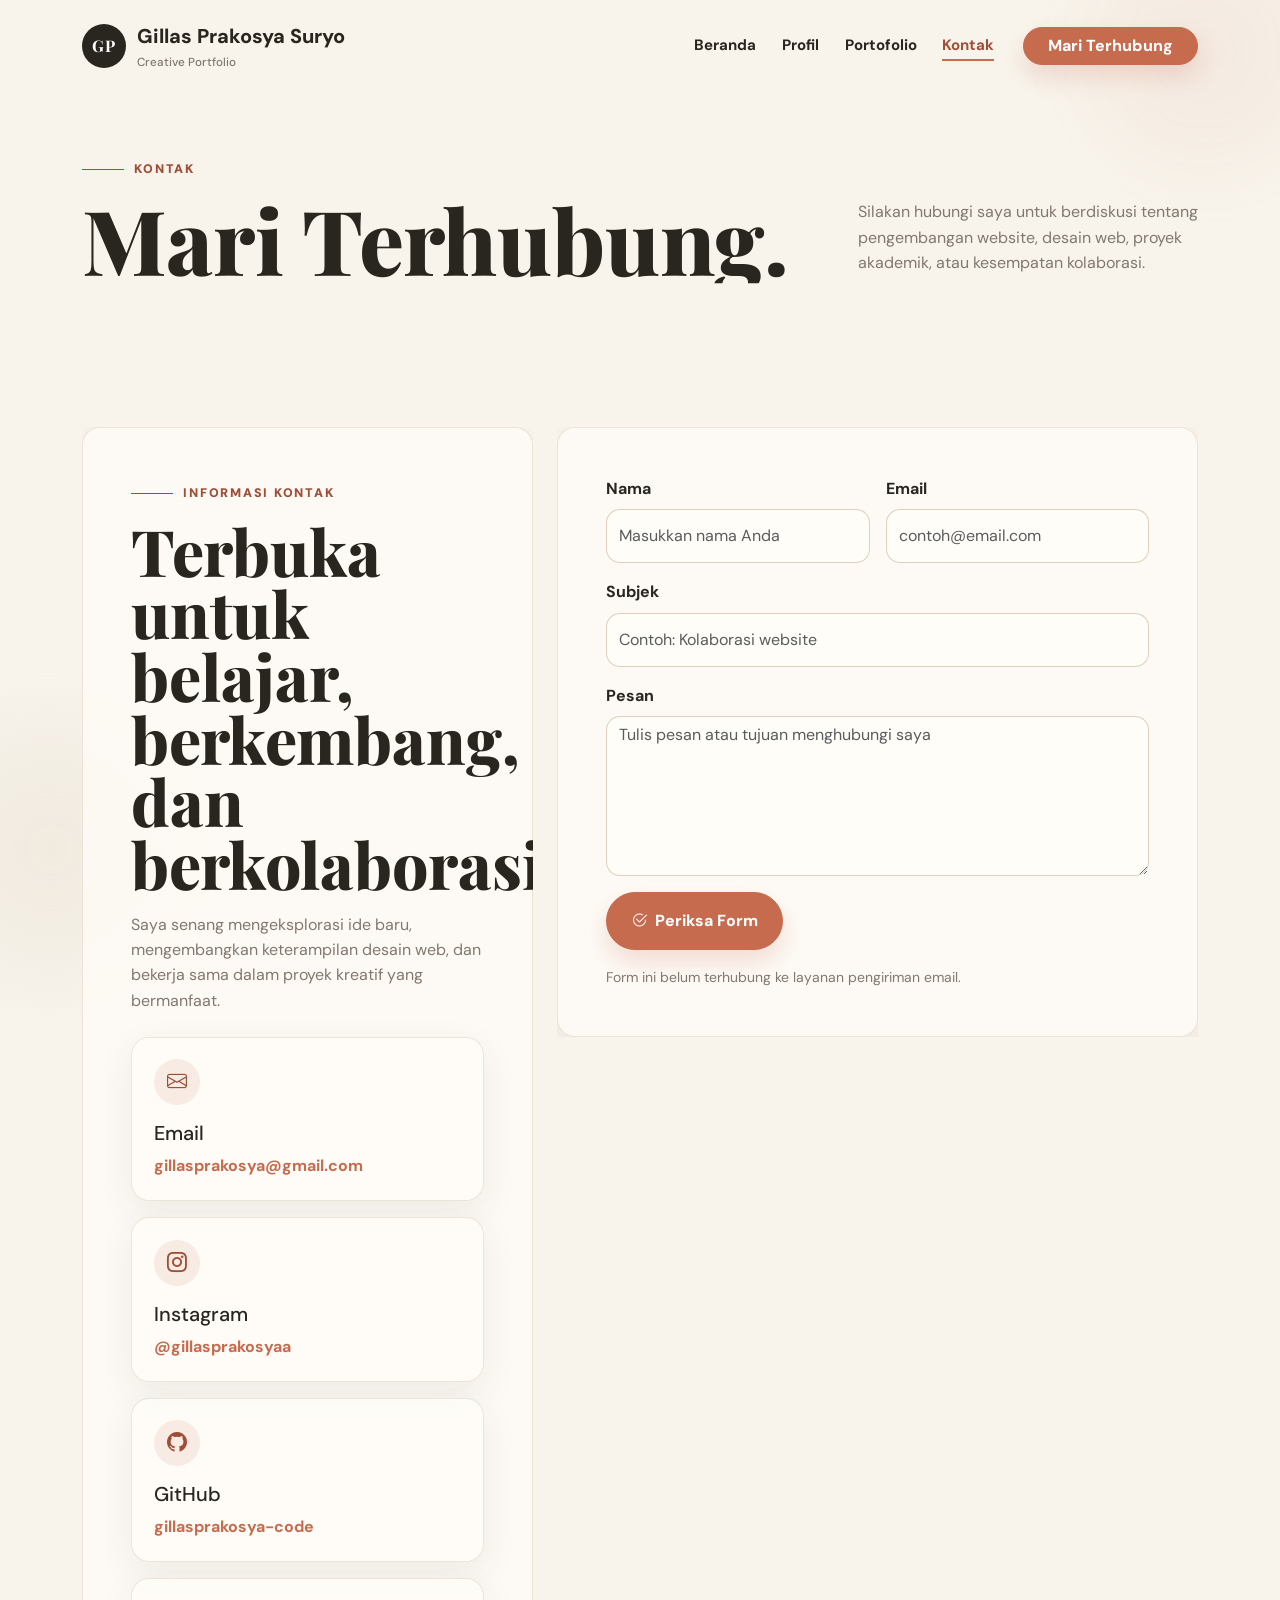
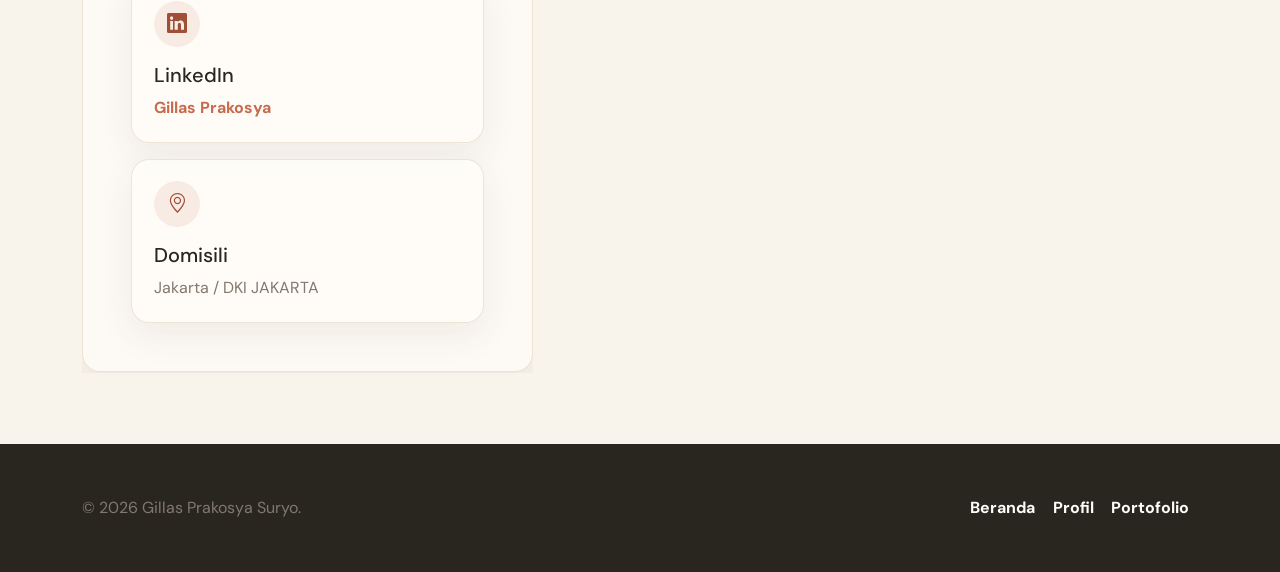
==== contact.html @ 534a42ef "Initial portfolio website" ====
<!doctype html>
<html lang="id">
<head>
    <meta charset="utf-8">
    <meta name="viewport" content="width=device-width, initial-scale=1">
    <meta name="description" content="Halaman kontak portfolio mahasiswa.">
    <title>Kontak | Editorial CV Portfolio</title>
    <link rel="preconnect" href="https://fonts.googleapis.com">
    <link rel="preconnect" href="https://fonts.gstatic.com" crossorigin>
    <link href="https://fonts.googleapis.com/css2?family=DM+Sans:wght@400;500;700;800;900&family=Playfair+Display:wght@600;700;800;900&display=swap" rel="stylesheet">
    <link href="https://cdn.jsdelivr.net/npm/bootstrap@5.3.8/dist/css/bootstrap.min.css" rel="stylesheet">
    <link rel="stylesheet" href="https://cdn.jsdelivr.net/npm/bootstrap-icons@1.13.1/font/bootstrap-icons.min.css">
    <link rel="stylesheet" href="css/style.css">
</head>
<body>
    <div class="site-shell">
        <nav class="navbar navbar-expand-lg fixed-top" aria-label="Navigasi utama">
            <div class="container">
                <a class="navbar-brand d-flex align-items-center" href="index.html"><span class="brand-mark">GP</span><span>Gillas Prakosya Suryo<span class="brand-subtitle">Creative Portfolio</span></span></a>
                <button class="navbar-toggler" type="button" data-bs-toggle="collapse" data-bs-target="#mainNav" aria-controls="mainNav" aria-expanded="false" aria-label="Buka navigasi"><span class="navbar-toggler-icon"></span></button>
                <div class="collapse navbar-collapse" id="mainNav">
                    <ul class="navbar-nav ms-auto align-items-lg-center">
                        <li class="nav-item"><a class="nav-link" href="index.html">Beranda</a></li>
                        <li class="nav-item"><a class="nav-link" href="profile.html">Profil</a></li>
                        <li class="nav-item"><a class="nav-link" href="portfolio.html">Portofolio</a></li>
                        <li class="nav-item"><a class="nav-link active" aria-current="page" href="contact.html">Kontak</a></li>
                        <li class="nav-item ms-lg-3 mt-3 mt-lg-0"><a class="btn btn-primary-custom px-4" href="#contactForm">Mari Terhubung</a></li>
                    </ul>
                </div>
            </div>
        </nav>

        <main>
            <header class="page-hero">
                <div class="container">
                    <div class="row g-5 align-items-end">
                        <div class="col-lg-8">
                            <p class="eyebrow reveal">Kontak</p>
                            <h1 class="page-title reveal delay-1">Mari Terhubung.</h1>
                        </div>
                        <div class="col-lg-4">
                            <p class="muted-copy reveal delay-2">Silakan hubungi saya untuk berdiskusi tentang pengembangan website, desain web, proyek akademik, atau kesempatan kolaborasi.</p>
                        </div>
                    </div>
                </div>
            </header>

            <section class="section-pad-sm">
                <div class="container">
                    <div class="row g-4">
                        <div class="col-lg-5">
                            <div class="info-panel p-4 p-lg-5 h-100 reveal slide-left">
                                <p class="eyebrow">Informasi Kontak</p>
                                <h2 class="section-title mb-3">Terbuka untuk belajar, berkembang, dan berkolaborasi.</h2>
                                <p class="muted-copy mb-4">Saya senang mengeksplorasi ide baru, mengembangkan keterampilan desain web, dan bekerja sama dalam proyek kreatif yang bermanfaat.</p>
                                <div class="vstack gap-3">
                                    <div class="contact-card card-soft"><span class="icon-chip mb-3"><i class="bi bi-envelope"></i></span><h3 class="h5">Email</h3><p class="muted-copy mb-0"><a class="text-accent fw-bold" href="mailto:gillasprakosya@gmail.com">gillasprakosya@gmail.com</a></p></div>
                                    <div class="contact-card card-soft"><span class="icon-chip mb-3"><i class="bi bi-instagram"></i></span><h3 class="h5">Instagram</h3><p class="muted-copy mb-0"><a class="text-accent fw-bold" href="https://www.instagram.com/gillasprakosyaa" target="_blank" rel="noopener noreferrer">@gillasprakosyaa</a></p></div>
                                    <div class="contact-card card-soft"><span class="icon-chip mb-3"><i class="bi bi-github"></i></span><h3 class="h5">GitHub</h3><p class="muted-copy mb-0"><a class="text-accent fw-bold" href="https://github.com/gillasprakosya-code" target="_blank" rel="noopener noreferrer">gillasprakosya-code</a></p></div>
                                    <div class="contact-card card-soft"><span class="icon-chip mb-3"><i class="bi bi-linkedin"></i></span><h3 class="h5">LinkedIn</h3><p class="muted-copy mb-0"><a class="text-accent fw-bold" href="https://www.linkedin.com/in/gillas-prakosya-184796443/?isSelfProfile=true" target="_blank" rel="noopener noreferrer">Gillas Prakosya</a></p></div>
                                    <div class="contact-card card-soft"><span class="icon-chip mb-3"><i class="bi bi-geo-alt"></i></span><h3 class="h5">Domisili</h3><p class="muted-copy mb-0">Jakarta / DKI JAKARTA</p></div>
                                </div>
                            </div>
                        </div>
                        <div class="col-lg-7">
                            <div class="info-panel p-4 p-lg-5 reveal slide-right">
                                <form id="contactForm" data-contact-form novalidate>
                                    <div class="row g-3">
                                        <div class="col-md-6">
                                            <label class="form-label fw-bold" for="name">Nama</label>
                                            <input class="form-control" type="text" id="name" name="name" required placeholder="Masukkan nama Anda">
                                            <div class="invalid-feedback">Nama wajib diisi.</div>
                                        </div>
                                        <div class="col-md-6">
                                            <label class="form-label fw-bold" for="email">Email</label>
                                            <input class="form-control" type="email" id="email" name="email" required placeholder="contoh@email.com">
                                            <div class="invalid-feedback">Gunakan format email yang benar.</div>
                                        </div>
                                        <div class="col-12">
                                            <label class="form-label fw-bold" for="subject">Subjek</label>
                                            <input class="form-control" type="text" id="subject" name="subject" required placeholder="Contoh: Kolaborasi website">
                                            <div class="invalid-feedback">Subjek wajib diisi.</div>
                                        </div>
                                        <div class="col-12">
                                            <label class="form-label fw-bold" for="message">Pesan</label>
                                            <textarea class="form-control" id="message" name="message" required placeholder="Tulis pesan atau tujuan menghubungi saya"></textarea>
                                            <div class="invalid-feedback">Pesan wajib diisi.</div>
                                        </div>
                                        <div class="col-12">
                                            <button class="btn btn-primary-custom px-4 py-3" type="submit"><i class="bi bi-check2-circle me-2"></i>Periksa Form</button>
                                            <p class="small muted-copy mt-3 mb-0">Form ini belum terhubung ke layanan pengiriman email.</p>
                                            <div data-form-status role="status" aria-live="polite"></div>
                                        </div>
                                    </div>
                                </form>
                            </div>
                        </div>
                    </div>
                </div>
            </section>
        </main>

        <footer class="site-footer">
            <div class="container d-lg-flex justify-content-between align-items-center">
                <p class="mb-3 mb-lg-0">© <span data-current-year></span> Gillas Prakosya Suryo.</p>
                <div><a class="footer-link" href="index.html">Beranda</a><a class="footer-link" href="profile.html">Profil</a><a class="footer-link" href="portfolio.html">Portofolio</a></div>
            </div>
        </footer>
    </div>
    <script src="https://cdn.jsdelivr.net/npm/bootstrap@5.3.8/dist/js/bootstrap.bundle.min.js"></script>
    <script src="js/script.js"></script>
</body>
</html>
---- css/style.css ----
:root {
    --color-cream: #F8F4EC;
    --color-ivory: #FFFDF8;
    --color-beige: #E8DDCC;
    --color-sand: #D4C1AA;
    --color-terracotta: #C66B4E;
    --color-terracotta-dark: #9F4F38;
    --color-brown: #6B4F3A;
    --color-charcoal: #292620;
    --color-muted: #81786E;
    --color-white: #FFFFFF;
    --font-heading: "Playfair Display", Georgia, serif;
    --font-body: "DM Sans", Arial, sans-serif;
    --radius-card: 18px;
    --radius-large: 28px;
    --shadow-soft: 0 12px 35px rgba(65, 48, 33, 0.08);
    --shadow-hover: 0 20px 45px rgba(65, 48, 33, 0.14);
}

* {
    box-sizing: border-box;
}

html {
    scroll-behavior: smooth;
}

body {
    margin: 0;
    overflow-x: hidden;
    color: var(--color-charcoal);
    background: var(--color-cream);
    font-family: var(--font-body);
    line-height: 1.58;
}

img {
    max-width: 100%;
}

a {
    color: inherit;
    text-decoration: none;
}

::selection {
    color: var(--color-white);
    background: var(--color-terracotta);
}

:focus-visible {
    outline: 3px solid rgba(198, 107, 78, 0.45);
    outline-offset: 4px;
}

.site-shell {
    position: relative;
    min-height: 100vh;
}

.site-shell::before,
.site-shell::after {
    position: fixed;
    z-index: -1;
    width: 32vw;
    height: 32vw;
    min-width: 260px;
    min-height: 260px;
    content: "";
    border-radius: 50%;
    filter: blur(4px);
    opacity: 0.35;
    pointer-events: none;
}

.site-shell::before {
    top: -12vw;
    right: -10vw;
    background: radial-gradient(circle, rgba(198, 107, 78, 0.22), transparent 62%);
}

.site-shell::after {
    bottom: -12vw;
    left: -12vw;
    background: radial-gradient(circle, rgba(212, 193, 170, 0.55), transparent 64%);
}

.navbar {
    padding-block: 1rem;
    transition: background 260ms ease, box-shadow 260ms ease, padding 260ms ease;
}

.navbar.is-scrolled {
    padding-block: 0.72rem;
    background: rgba(255, 253, 248, 0.86);
    box-shadow: var(--shadow-soft);
    backdrop-filter: blur(18px);
}

.brand-mark {
    display: inline-grid;
    width: 44px;
    height: 44px;
    margin-right: 0.7rem;
    color: var(--color-white);
    background: var(--color-charcoal);
    border-radius: 50%;
    font-family: var(--font-heading);
    font-size: 1rem;
    font-weight: 700;
    letter-spacing: 0.04em;
    place-items: center;
}

.navbar-brand {
    color: var(--color-charcoal);
    font-weight: 800;
}

.brand-subtitle {
    display: block;
    color: var(--color-muted);
    font-size: 0.73rem;
    font-weight: 500;
}

.nav-link {
    position: relative;
    margin-inline: 0.3rem;
    color: var(--color-charcoal);
    font-size: 0.94rem;
    font-weight: 700;
}

.nav-link::after {
    position: absolute;
    right: 0.5rem;
    bottom: 0.28rem;
    left: 0.5rem;
    height: 2px;
    content: "";
    background: var(--color-terracotta);
    transform: scaleX(0);
    transform-origin: left;
    transition: transform 260ms ease;
}

.nav-link:hover::after,
.nav-link.active::after {
    transform: scaleX(1);
}

.nav-link.active {
    color: var(--color-terracotta-dark) !important;
}

.btn {
    border-radius: 999px;
    font-weight: 800;
    transition: transform 240ms ease, box-shadow 240ms ease, background 240ms ease, color 240ms ease;
}

.btn:hover {
    transform: translateY(-2px);
}

.btn-primary-custom {
    color: var(--color-white);
    background: var(--color-terracotta);
    border: 1px solid var(--color-terracotta);
    box-shadow: 0 12px 24px rgba(198, 107, 78, 0.2);
}

.btn-primary-custom:hover,
.btn-primary-custom:focus {
    color: var(--color-white);
    background: var(--color-terracotta-dark);
    border-color: var(--color-terracotta-dark);
}

.btn-outline-custom {
    color: var(--color-charcoal);
    background: transparent;
    border: 1px solid rgba(41, 38, 32, 0.24);
}

.btn-outline-custom:hover,
.btn-outline-custom:focus {
    color: var(--color-white);
    background: var(--color-charcoal);
    border-color: var(--color-charcoal);
}

.section-pad {
    padding: 7rem 0;
}

.section-pad-sm {
    padding: 4.5rem 0;
}

.eyebrow {
    display: inline-flex;
    align-items: center;
    gap: 0.65rem;
    color: var(--color-terracotta-dark);
    font-size: 0.78rem;
    font-weight: 900;
    letter-spacing: 0.14em;
    text-transform: uppercase;
}

.eyebrow::before {
    width: 42px;
    height: 1px;
    content: "";
    background: currentColor;
}

.display-heading,
.section-title,
.page-title {
    font-family: var(--font-heading);
    font-weight: 800;
    line-height: 0.98;
}

.display-heading {
    max-width: 720px;
    font-size: clamp(2.6rem, 5.4vw, 5.2rem);
    line-height: 1.04;
}

.page-title {
    font-size: clamp(3.1rem, 7vw, 7rem);
}

.section-title {
    font-size: clamp(2.4rem, 5vw, 4.9rem);
}

.text-accent {
    color: var(--color-terracotta);
}

.muted-copy {
    color: var(--color-muted);
}

.hero {
    min-height: auto;
    padding: 7.5rem 0 3rem;
    display: flex;
    align-items: center;
}

.hero-copy {
    max-width: 720px;
}

.hero-copy > * + * {
    margin-top: 1rem;
}

.hero-description {
    max-width: 620px;
    color: var(--color-muted);
    font-size: 1.08rem;
    line-height: 1.7;
}

.hero-actions {
    display: flex;
    flex-wrap: wrap;
    gap: 0.9rem;
}

.scroll-cue {
    display: inline-flex;
    align-items: center;
    gap: 0.65rem;
    margin-top: 1.6rem;
    color: var(--color-muted);
    font-size: 0.92rem;
    font-weight: 700;
}

.scroll-cue .dot {
    display: inline-grid;
    width: 34px;
    height: 54px;
    border: 1px solid var(--color-sand);
    border-radius: 999px;
    place-items: start center;
    padding-top: 8px;
}

.scroll-cue .dot::before {
    width: 6px;
    height: 6px;
    content: "";
    background: var(--color-terracotta);
    border-radius: 50%;
    animation: scrollDot 1.7s ease-in-out infinite;
}

.portrait-wrap {
    position: relative;
    max-width: 480px;
    margin-inline: auto;
}

.portrait-frame {
    position: relative;
    overflow: hidden;
    aspect-ratio: 4 / 5;
    background: linear-gradient(140deg, var(--color-beige), var(--color-ivory));
    border: 10px solid var(--color-ivory);
    border-radius: 48% 48% 30px 30px;
    box-shadow: var(--shadow-hover);
}

.portrait-frame img {
    width: 100%;
    height: 100%;
    object-fit: cover;
}

.portrait-wrap::before,
.portrait-wrap::after {
    position: absolute;
    z-index: -1;
    content: "";
    border: 1px solid rgba(198, 107, 78, 0.35);
}

.portrait-wrap::before {
    inset: 34px -26px -22px 58px;
    border-radius: 48% 48% 30px 30px;
    animation: floatShape 7s ease-in-out infinite;
}

.portrait-wrap::after {
    top: 18%;
    right: -34px;
    width: 94px;
    height: 94px;
    border-radius: 50%;
    background: rgba(198, 107, 78, 0.12);
    animation: floatShape 8s ease-in-out infinite reverse;
}

.floating-label {
    position: absolute;
    padding: 0.78rem 1rem;
    color: var(--color-charcoal);
    background: rgba(255, 253, 248, 0.88);
    border: 1px solid rgba(212, 193, 170, 0.6);
    border-radius: 999px;
    box-shadow: var(--shadow-soft);
    backdrop-filter: blur(14px);
    font-size: 0.82rem;
    font-weight: 800;
}

.floating-label.one {
    top: 13%;
    left: -30px;
}

.floating-label.two {
    right: -12px;
    bottom: 14%;
}

.editorial-number {
    position: absolute;
    bottom: -34px;
    left: -16px;
    color: transparent;
    -webkit-text-stroke: 1px rgba(41, 38, 32, 0.35);
    font-family: var(--font-heading);
    font-size: clamp(5rem, 10vw, 8rem);
    font-weight: 900;
    line-height: 1;
}

.card-soft,
.project-card,
.info-panel {
    background: rgba(255, 253, 248, 0.74);
    border: 1px solid rgba(212, 193, 170, 0.42);
    border-radius: var(--radius-card);
    box-shadow: var(--shadow-soft);
    transition: transform 280ms ease, box-shadow 280ms ease, border-color 280ms ease;
}

.card-soft:hover,
.project-card:hover,
.info-panel:hover {
    border-color: rgba(198, 107, 78, 0.42);
    box-shadow: var(--shadow-hover);
    transform: translateY(-6px);
}

.icon-chip {
    display: inline-grid;
    width: 46px;
    height: 46px;
    color: var(--color-terracotta-dark);
    background: rgba(198, 107, 78, 0.12);
    border-radius: 50%;
    font-size: 1.25rem;
    place-items: center;
}

.skill-chip {
    display: flex;
    align-items: center;
    gap: 0.75rem;
    height: 100%;
    padding: 1rem 1.1rem;
}

.skill-chip i {
    color: var(--color-terracotta);
    font-size: 1.25rem;
    transition: transform 240ms ease;
}

.skill-chip:hover i {
    transform: rotate(-7deg) scale(1.12);
}

.timeline {
    position: relative;
    padding-left: 1.5rem;
}

.timeline::before {
    position: absolute;
    top: 0.4rem;
    bottom: 0.4rem;
    left: 0.36rem;
    width: 2px;
    content: "";
    background: linear-gradient(var(--color-terracotta), var(--color-sand));
    transform: scaleY(0);
    transform-origin: top;
    transition: transform 900ms ease;
}

.timeline.in-view::before {
    transform: scaleY(1);
}

.timeline-item {
    position: relative;
    margin-bottom: 1.45rem;
    padding: 0 0 0.3rem 1.25rem;
}

.timeline-item::before {
    position: absolute;
    top: 0.4rem;
    left: -1.43rem;
    width: 14px;
    height: 14px;
    content: "";
    background: var(--color-ivory);
    border: 3px solid var(--color-terracotta);
    border-radius: 50%;
    transform: scale(0);
    transition: transform 420ms ease;
}

.timeline.in-view .timeline-item::before {
    transform: scale(1);
}

.project-card {
    position: relative;
    overflow: hidden;
    height: 100%;
}

.project-image {
    overflow: hidden;
    aspect-ratio: 16 / 11;
    background: var(--color-beige);
}

.project-image img {
    width: 100%;
    height: 100%;
    object-fit: cover;
    transition: transform 460ms ease;
}

.project-card:hover .project-image img {
    transform: scale(1.06);
}

.project-number {
    color: var(--color-terracotta);
    font-family: var(--font-heading);
    font-size: clamp(2.8rem, 6vw, 5.6rem);
    font-weight: 900;
    line-height: 0.86;
}

.tag-list {
    display: flex;
    flex-wrap: wrap;
    gap: 0.5rem;
}

.tag-list span,
.filter-btn {
    display: inline-flex;
    align-items: center;
    min-height: 34px;
    padding: 0.35rem 0.75rem;
    color: var(--color-brown);
    background: rgba(232, 221, 204, 0.55);
    border: 1px solid rgba(212, 193, 170, 0.7);
    border-radius: 999px;
    font-size: 0.78rem;
    font-weight: 800;
}

.filter-btn {
    color: var(--color-charcoal);
    cursor: pointer;
}

.filter-btn.active,
.filter-btn:hover {
    color: var(--color-white);
    background: var(--color-terracotta);
    border-color: var(--color-terracotta);
}

.cta-band {
    overflow: hidden;
    position: relative;
    background: linear-gradient(135deg, var(--color-terracotta), var(--color-terracotta-dark));
    border-radius: var(--radius-large);
    color: var(--color-white);
}

.cta-band::after {
    position: absolute;
    right: -7rem;
    bottom: -7rem;
    width: 20rem;
    height: 20rem;
    content: "";
    border: 1px solid rgba(255, 255, 255, 0.24);
    border-radius: 50%;
}

.page-hero {
    padding: 9.5rem 0 4rem;
}

.profile-page .page-hero {
    padding: 7.25rem 0 1.75rem;
}

.profile-page .section-pad-sm {
    padding: 2.25rem 0 3rem;
}

.profile-page .profile-section {
    padding: 3.25rem 0;
}

.profile-page .page-title {
    font-size: clamp(2.6rem, 5vw, 5rem);
}

.profile-page .section-title {
    font-size: clamp(2rem, 3.8vw, 3.4rem);
}

.biodata-list {
    display: grid;
    gap: 1rem;
}

.profile-card-photo {
    display: block;
    width: min(100%, 280px);
    height: 340px;
    margin-inline: auto;
    object-fit: cover;
    object-position: center top;
    box-shadow: var(--shadow-soft);
}

.biodata-item {
    display: grid;
    grid-template-columns: 42px 1fr;
    gap: 1rem;
    align-items: start;
}

.progress {
    height: 10px;
    background: rgba(212, 193, 170, 0.46);
    border-radius: 999px;
}

.progress-bar {
    width: 0;
    background: var(--color-terracotta);
    border-radius: inherit;
    transition: width 1.2s ease;
}

.portfolio-item.is-hidden {
    display: none;
}

#projectModal .modal-dialog {
    max-width: min(920px, calc(100% - 2rem));
}

#projectModal .modal-content {
    max-height: calc(100vh - 2rem);
}

#projectModal .modal-header {
    flex: 0 0 auto;
}

#projectModal .modal-body {
    overflow-y: auto;
}

#projectModal [data-modal-image] {
    display: block;
    width: 100%;
    max-height: 52vh;
    margin-inline: auto;
    object-fit: contain;
    object-position: center top;
    background: #f3f5fa;
}

.form-control,
.form-select {
    min-height: 54px;
    color: var(--color-charcoal);
    background: rgba(255, 253, 248, 0.86);
    border: 1px solid rgba(212, 193, 170, 0.76);
    border-radius: 14px;
}

.form-control:focus,
.form-select:focus {
    border-color: var(--color-terracotta);
    box-shadow: 0 0 0 0.22rem rgba(198, 107, 78, 0.16);
}

textarea.form-control {
    min-height: 160px;
}

.contact-card {
    min-height: 100%;
    padding: 1.35rem;
}

.site-footer {
    padding: 3rem 0;
    color: var(--color-muted);
    background: var(--color-charcoal);
}

.site-footer a,
.site-footer .navbar-brand {
    color: var(--color-ivory);
}

.footer-link {
    display: inline-flex;
    margin: 0.2rem 0.55rem;
    color: var(--color-ivory);
    font-weight: 700;
}

.social-link {
    display: inline-grid;
    width: 40px;
    height: 40px;
    margin-left: 0.4rem;
    color: var(--color-ivory);
    border: 1px solid rgba(255, 253, 248, 0.22);
    border-radius: 50%;
    place-items: center;
    transition: background 240ms ease, transform 240ms ease;
}

.social-link:hover {
    color: var(--color-white);
    background: var(--color-terracotta);
    transform: translateY(-3px);
}

.reveal {
    opacity: 1;
    transform: none;
}

.js .reveal {
    opacity: 0;
    transform: translateY(28px);
    transition: opacity 720ms ease, transform 720ms ease, clip-path 720ms ease;
}

.js .reveal.slide-left {
    transform: translateX(-34px);
}

.js .reveal.slide-right {
    transform: translateX(34px);
}

.js .reveal.zoom-in {
    transform: scale(0.94);
}

.js .reveal.clip-reveal {
    clip-path: inset(0 0 100% 0);
}

.js .reveal.in-view {
    opacity: 1;
    clip-path: inset(0 0 0 0);
    transform: translate(0, 0) scale(1);
}

.delay-1 {
    transition-delay: 100ms !important;
    animation-delay: 100ms !important;
}

.delay-2 {
    transition-delay: 200ms !important;
    animation-delay: 200ms !important;
}

.delay-3 {
    transition-delay: 300ms !important;
    animation-delay: 300ms !important;
}

.delay-4 {
    transition-delay: 400ms !important;
    animation-delay: 400ms !important;
}

@keyframes scrollDot {
    0%, 100% {
        transform: translateY(0);
        opacity: 1;
    }
    50% {
        transform: translateY(22px);
        opacity: 0.35;
    }
}

@keyframes floatShape {
    0%, 100% {
        transform: translate3d(0, 0, 0);
    }
    50% {
        transform: translate3d(8px, -14px, 0);
    }
}

@media (max-width: 991.98px) {
    .navbar {
        padding-block: 0.75rem;
    }

    .navbar .container {
        align-items: center;
    }

    .navbar-collapse {
        padding: 1rem;
        margin-top: 1rem;
        background: rgba(255, 253, 248, 0.94);
        border: 1px solid rgba(212, 193, 170, 0.5);
        border-radius: var(--radius-card);
        box-shadow: var(--shadow-soft);
    }

    .hero {
        min-height: auto;
        padding-top: 7rem;
        padding-bottom: 3.5rem;
    }

    .section-pad {
        padding: 5rem 0;
    }

    .portrait-wrap {
        margin-top: 2rem;
    }

    .page-hero {
        padding: 7.5rem 0 3.5rem;
    }

    .profile-page .page-hero {
        padding-top: 7rem;
    }

    .profile-page .profile-section {
        padding: 2.75rem 0;
    }

    .site-footer {
        padding: 2.5rem 0;
        text-align: center;
    }

    .footer-link:first-child {
        margin-left: 0;
    }
}

@media (max-width: 767.98px) {
    .brand-mark {
        width: 40px;
        height: 40px;
        margin-right: 0.55rem;
        font-size: 0.92rem;
    }

    .navbar-brand {
        max-width: calc(100% - 64px);
        font-size: 0.9rem;
        line-height: 1.2;
    }

    .brand-subtitle {
        margin-top: 0.2rem;
        font-size: 0.68rem;
    }

    .navbar-toggler {
        flex: 0 0 auto;
    }

    .navbar-nav {
        align-items: stretch !important;
    }

    .nav-link {
        padding: 0.7rem 0.5rem;
    }

    .nav-link::after {
        right: auto;
        bottom: 0.35rem;
        left: 0.5rem;
        width: 38px;
    }

    .navbar-collapse .btn {
        display: flex;
        justify-content: center;
        width: 100%;
    }

    .display-heading {
        font-size: clamp(2.35rem, 10vw, 3.7rem);
    }

    .page-title {
        font-size: clamp(2.5rem, 12vw, 4.4rem);
    }

    .section-title {
        font-size: clamp(2rem, 9vw, 3.25rem);
    }

    .hero-description {
        font-size: 1rem;
        line-height: 1.65;
    }

    .section-pad {
        padding: 4.5rem 0;
    }

    .section-pad-sm {
        padding: 3.5rem 0;
    }

    .profile-card-photo {
        width: min(100%, 260px);
        height: 315px;
    }

    .contact-card {
        padding: 1.1rem;
    }

    .modal-body,
    .modal-header {
        padding: 1.25rem !important;
    }

    #projectModal .modal-dialog {
        max-width: calc(100% - 1.25rem);
        margin: 0.625rem auto;
    }

    #projectModal .modal-content {
        max-height: calc(100vh - 1.25rem);
    }

    #projectModal [data-modal-image] {
        max-height: 42vh;
    }
}

@media (max-width: 575.98px) {
    body {
        line-height: 1.65;
    }

    .hero,
    .page-hero {
        padding-top: 6.5rem;
    }

    .hero {
        padding-bottom: 2.5rem;
    }

    .page-hero {
        padding-bottom: 2.75rem;
    }

    .profile-page .page-hero {
        padding-top: 6.5rem;
        padding-bottom: 1.5rem;
    }

    .eyebrow {
        gap: 0.5rem;
        font-size: 0.7rem;
    }

    .eyebrow::before {
        width: 30px;
    }

    .hero-actions,
    .hero-actions .btn {
        width: 100%;
    }

    .hero-actions .btn {
        justify-content: center;
        min-height: 52px;
    }

    .floating-label,
    .editorial-number {
        display: none;
    }

    .portrait-frame {
        border-radius: 38% 38% 24px 24px;
    }

    .section-pad {
        padding: 4rem 0;
    }

    .section-pad-sm {
        padding: 3rem 0;
    }

    .profile-page .section-pad-sm,
    .profile-page .profile-section {
        padding: 2.5rem 0;
    }

    .profile-card-photo {
        width: min(100%, 230px);
        height: 280px;
    }

    .biodata-item {
        grid-template-columns: 38px 1fr;
        gap: 0.75rem;
    }

    .icon-chip {
        width: 42px;
        height: 42px;
        font-size: 1.1rem;
    }

    .project-card .p-4,
    .project-card .p-lg-5 {
        padding: 1.25rem !important;
    }

    .project-number {
        font-size: 3.4rem;
    }

    .form-control,
    .form-select {
        min-height: 50px;
        font-size: 1rem;
    }

    textarea.form-control {
        min-height: 140px;
    }

    .site-footer {
        padding: 2rem 0;
    }

    .footer-link {
        margin: 0.35rem 0.3rem;
    }

    .cta-band {
        border-radius: 22px;
    }
}

@media (prefers-reduced-motion: reduce) {
    *,
    *::before,
    *::after {
        scroll-behavior: auto !important;
        animation-duration: 0.01ms !important;
        animation-iteration-count: 1 !important;
        transition-duration: 0.01ms !important;
    }

    .js .reveal {
        opacity: 1;
        clip-path: none;
        transform: none;
    }
}
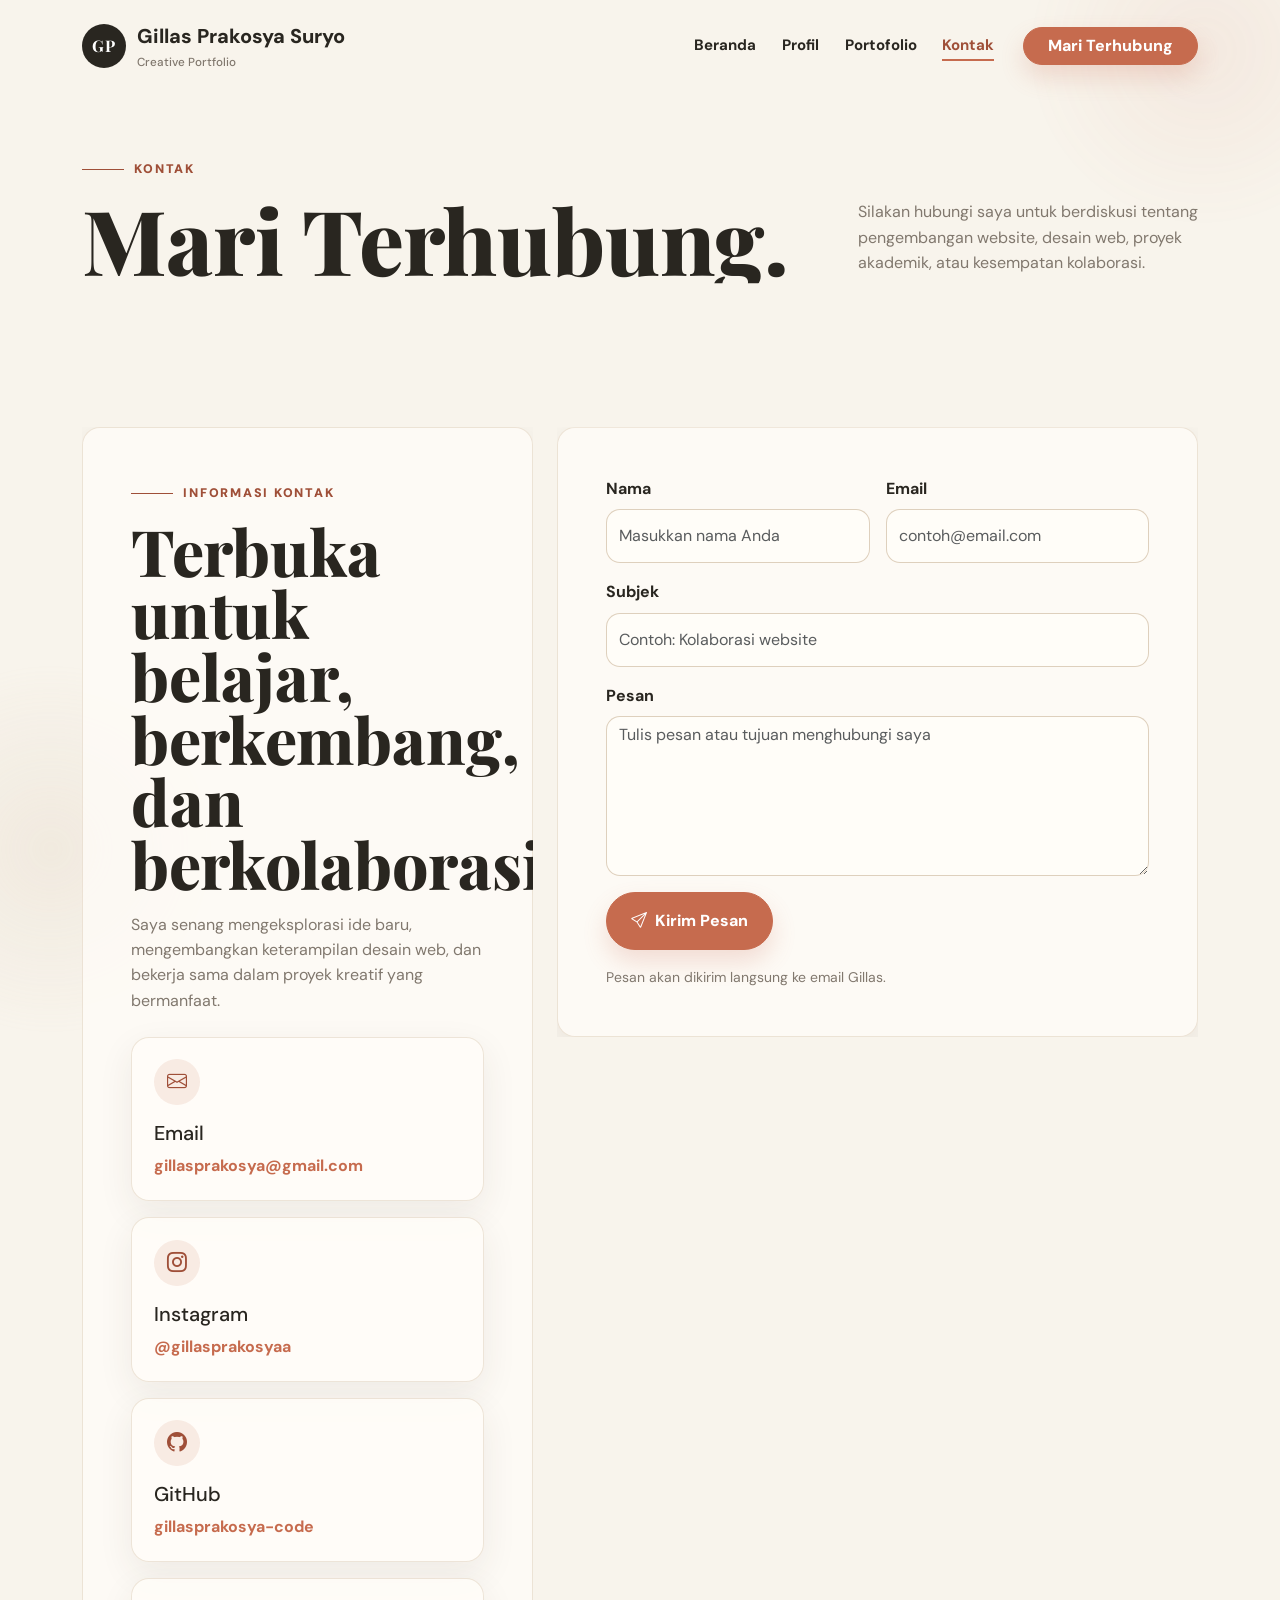
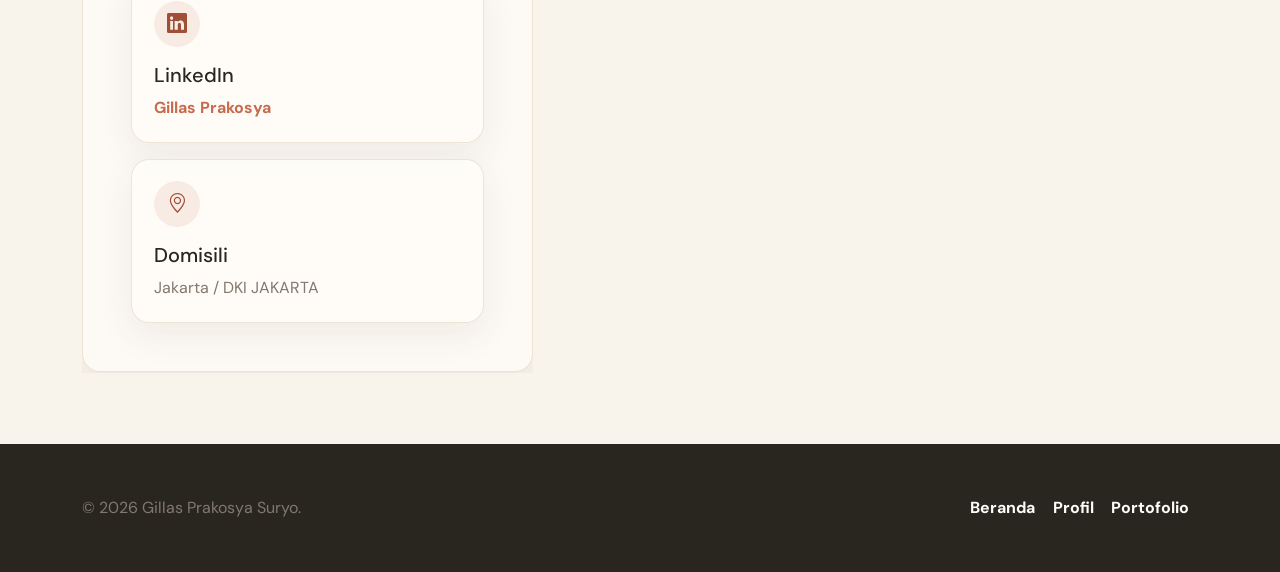
==== commit 6aff8068: "Activate contact form with FormSubmit" ====
--- a/contact.html
+++ b/contact.html
@@ -64,7 +64,11 @@
                         </div>
                         <div class="col-lg-7">
                             <div class="info-panel p-4 p-lg-5 reveal slide-right">
-                                <form id="contactForm" data-contact-form novalidate>
+                                <form id="contactForm" data-contact-form action="https://formsubmit.co/gillasprakosya@gmail.com" method="post" novalidate>
+                                    <input type="hidden" name="_subject" value="Pesan baru dari website portfolio Gillas Prakosya Suryo">
+                                    <input type="hidden" name="_template" value="table">
+                                    <input type="hidden" name="_captcha" value="false">
+                                    <input type="hidden" name="_next" value="https://gillasprakosya-code.github.io/thanks.html">
                                     <div class="row g-3">
                                         <div class="col-md-6">
                                             <label class="form-label fw-bold" for="name">Nama</label>
@@ -87,8 +91,8 @@
                                             <div class="invalid-feedback">Pesan wajib diisi.</div>
                                         </div>
                                         <div class="col-12">
-                                            <button class="btn btn-primary-custom px-4 py-3" type="submit"><i class="bi bi-check2-circle me-2"></i>Periksa Form</button>
-                                            <p class="small muted-copy mt-3 mb-0">Form ini belum terhubung ke layanan pengiriman email.</p>
+                                            <button class="btn btn-primary-custom px-4 py-3" type="submit"><i class="bi bi-send me-2"></i>Kirim Pesan</button>
+                                            <p class="small muted-copy mt-3 mb-0">Pesan akan dikirim langsung ke email Gillas.</p>
                                             <div data-form-status role="status" aria-live="polite"></div>
                                         </div>
                                     </div>
